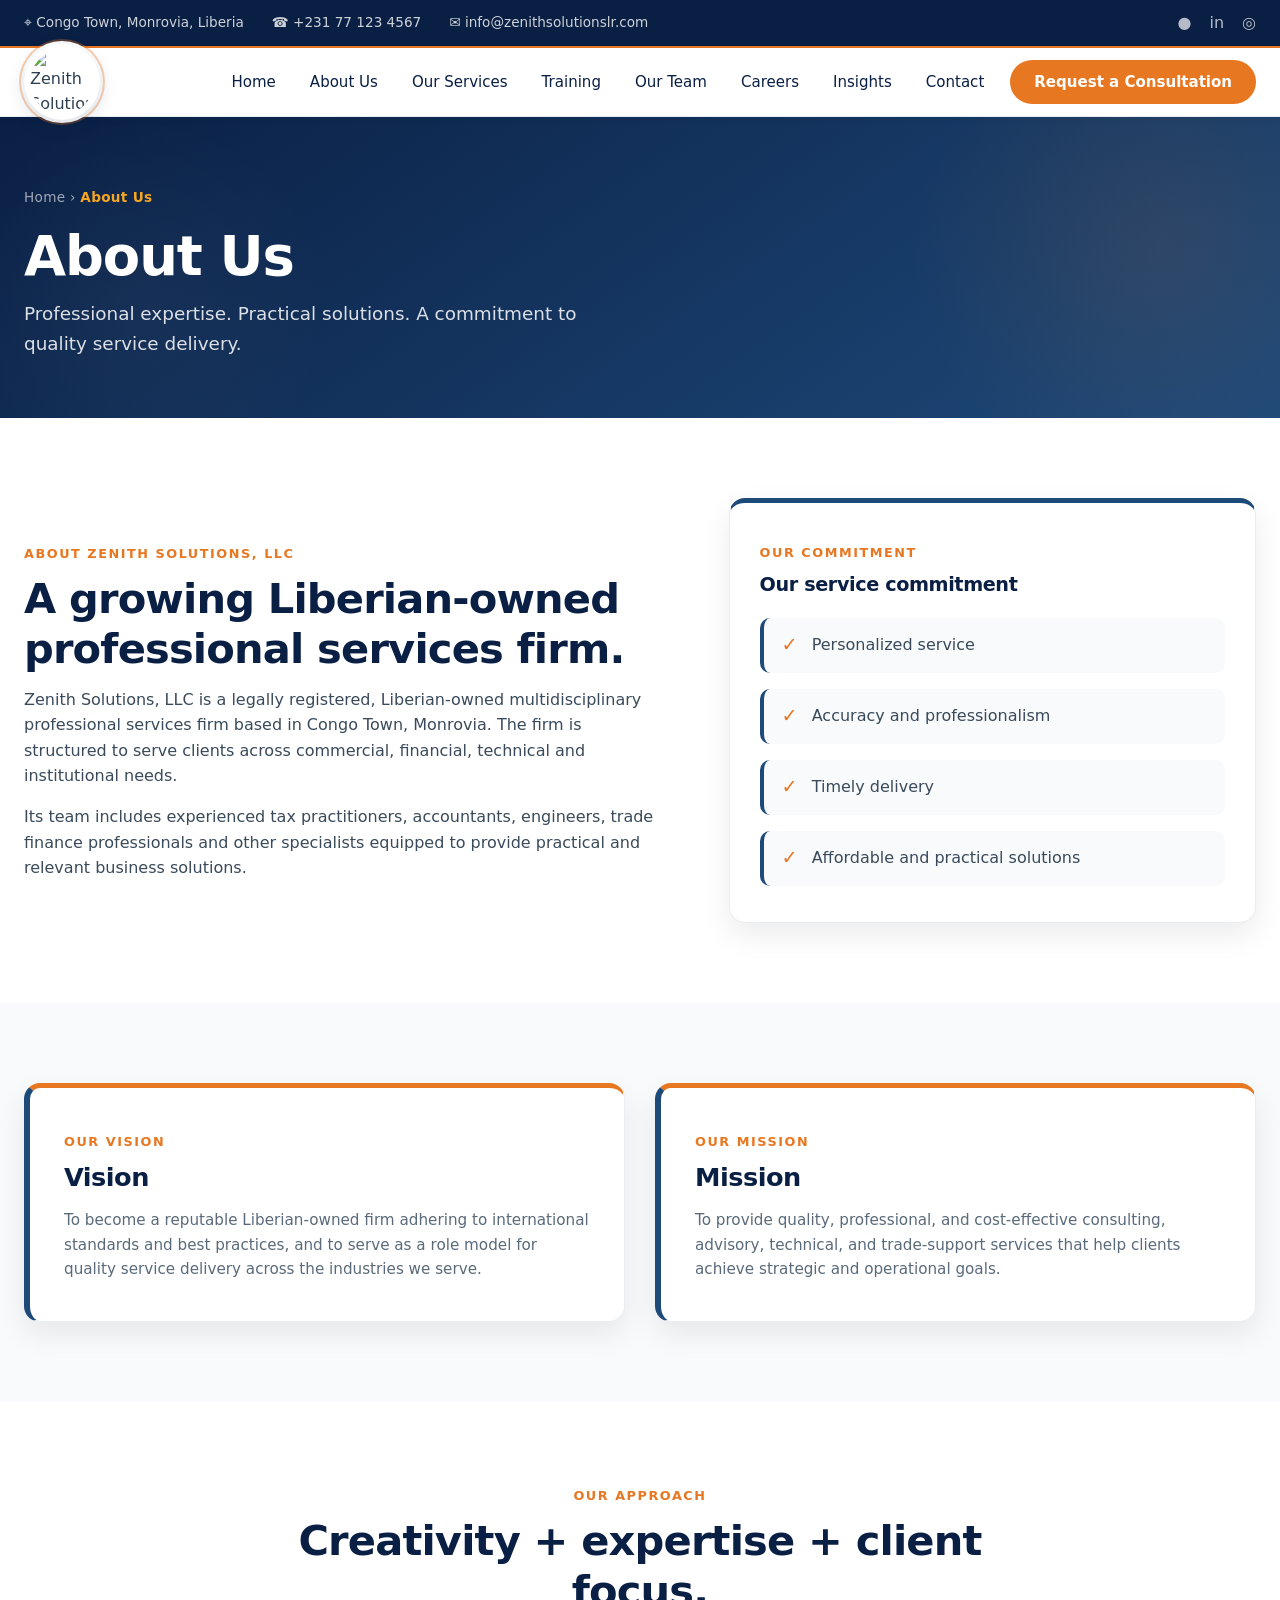
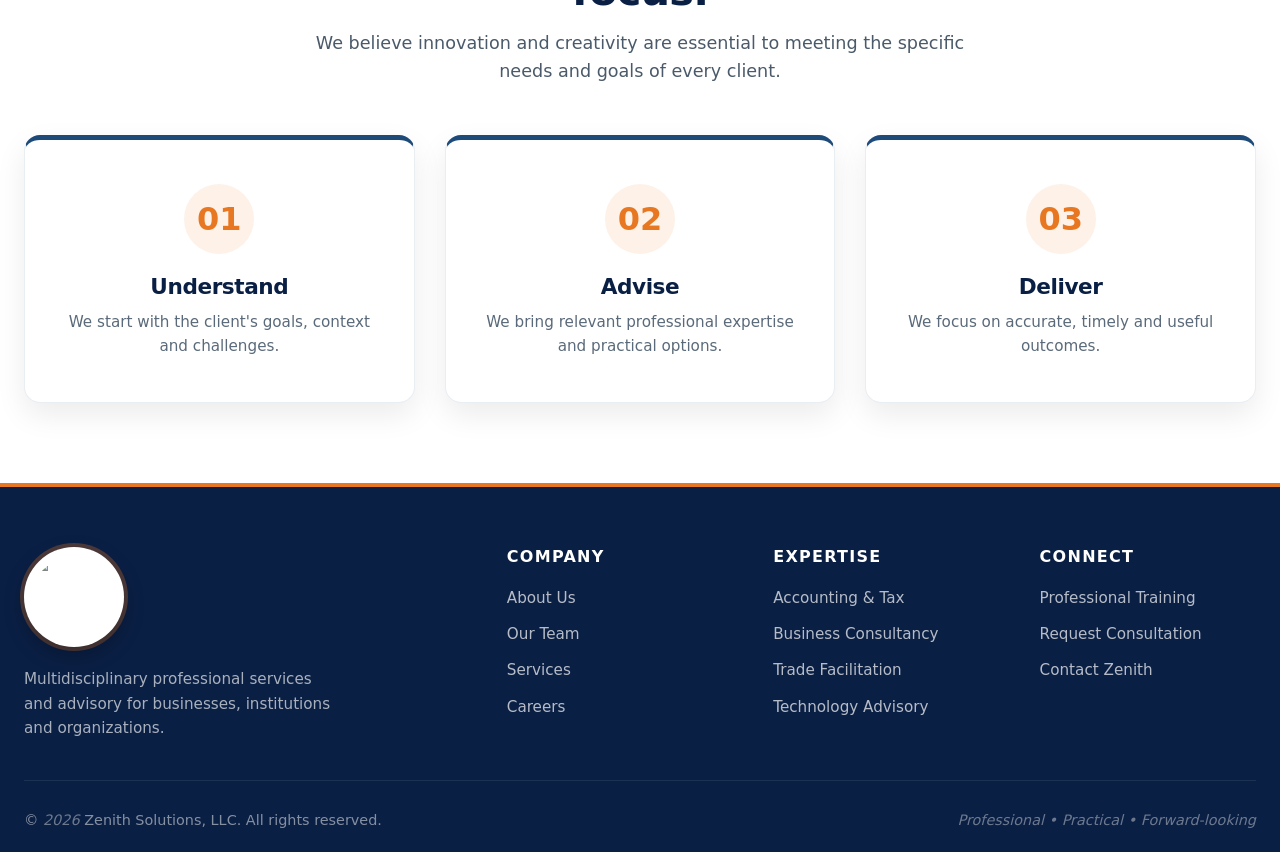
==== about.html @ f46892a3 "Add files via upload" ====
<!DOCTYPE html>
<html lang="en">
<head>
  <meta charset="UTF-8">
  <meta name="viewport" content="width=device-width, initial-scale=1.0">
  <meta name="description" content="About Zenith Solutions, LLC, its mission, vision and multidisciplinary professional approach.">
  <title>About Us | Zenith Solutions, LLC</title>
  <style>
    /* ---------- RESET & VARIABLES ---------- */
    * {
      margin: 0;
      padding: 0;
      box-sizing: border-box;
    }

    :root {
      --navy: #0A1F44;
      --blue: #1E4A7A;
      --blue-light: #2B6A9E;
      --orange: #E87722;
      --orange-soft: #F5A623;
      --white: #FFFFFF;
      --off-white: #F8FAFC;
      --gray-light: #E9EEF3;
      --gray-text: #2C3E50;
      --shadow: 0 12px 30px rgba(0, 0, 0, 0.08);
      --shadow-hover: 0 20px 40px rgba(0, 0, 0, 0.12);
      --radius: 16px;
      --radius-sm: 10px;
      --transition: all 0.25s ease;
    }

    body {
      font-family: system-ui, -apple-system, 'Segoe UI', Roboto, 'Helvetica Neue', sans-serif;
      background: var(--white);
      color: var(--gray-text);
      line-height: 1.6;
      -webkit-font-smoothing: antialiased;
      overflow-x: hidden;
    }

    .container {
      max-width: 1280px;
      margin: 0 auto;
      padding: 0 24px;
    }

    /* ---------- TYPOGRAPHY ---------- */
    h1, h2, h3, h4 {
      font-weight: 700;
      line-height: 1.2;
      letter-spacing: -0.02em;
      color: var(--navy);
    }

    h1 {
      font-size: clamp(2.2rem, 4.5vw, 3.4rem);
    }

    h2 {
      font-size: clamp(1.8rem, 3.5vw, 2.6rem);
      margin-bottom: 0.8rem;
    }

    h3 {
      font-size: 1.3rem;
      margin-bottom: 0.5rem;
    }

    p {
      color: #3a4a5a;
    }

    a {
      text-decoration: none;
      color: inherit;
      transition: var(--transition);
    }

    .kicker {
      display: inline-block;
      font-size: 0.8rem;
      font-weight: 700;
      text-transform: uppercase;
      letter-spacing: 0.12em;
      color: var(--orange);
      margin-bottom: 0.6rem;
    }

    /* ---------- BUTTONS ---------- */
    .btn {
      display: inline-flex;
      align-items: center;
      justify-content: center;
      gap: 8px;
      padding: 14px 32px;
      border-radius: 50px;
      font-weight: 600;
      font-size: 1rem;
      transition: var(--transition);
      cursor: pointer;
      border: 2px solid transparent;
      text-align: center;
      white-space: nowrap;
    }

    .btn-primary {
      background: var(--orange);
      color: var(--white);
      border-color: var(--orange);
    }

    .btn-primary:hover {
      background: #d4661a;
      border-color: #d4661a;
      transform: translateY(-2px);
      box-shadow: 0 8px 20px rgba(232, 119, 34, 0.3);
    }

    .btn-blue {
      background: var(--blue);
      color: var(--white);
      border-color: var(--blue);
    }

    .btn-blue:hover {
      background: var(--navy);
      border-color: var(--navy);
      transform: translateY(-2px);
      box-shadow: 0 8px 20px rgba(10, 31, 68, 0.25);
    }

    /* ---------- TOP BAR ---------- */
    .topbar {
      background: var(--navy);
      color: rgba(255, 255, 255, 0.8);
      font-size: 0.85rem;
      padding: 10px 0;
      border-bottom: 2px solid var(--orange);
    }

    .topbar .container {
      display: flex;
      justify-content: space-between;
      align-items: center;
      flex-wrap: wrap;
      gap: 12px;
    }

    .top-left {
      display: flex;
      gap: 28px;
      flex-wrap: wrap;
    }

    .top-left span {
      display: flex;
      align-items: center;
      gap: 6px;
    }

    .top-right {
      display: flex;
      gap: 18px;
      font-size: 1rem;
      color: rgba(255, 255, 255, 0.7);
    }

    .top-right span {
      cursor: pointer;
      transition: var(--transition);
    }

    .top-right span:hover {
      color: var(--orange);
    }

    /* ---------- NAVBAR — CIRCULAR LOGO ---------- */
    .navbar {
      background: var(--white);
      padding: 0.5rem 0;
      border-bottom: 1px solid var(--gray-light);
      position: sticky;
      top: 0;
      z-index: 100;
      box-shadow: 0 2px 10px rgba(0, 0, 0, 0.03);
    }

    .nav-inner {
      display: flex;
      align-items: center;
      justify-content: space-between;
      flex-wrap: wrap;
      gap: 16px;
    }

    .logo-circle {
      display: flex;
      align-items: center;
      flex-shrink: 0;
      position: relative;
    }

    .logo-circle a {
      display: flex;
      align-items: center;
      justify-content: center;
      width: 76px;
      height: 76px;
      border-radius: 50%;
      background: var(--white);
      overflow: hidden;
      padding: 6px;
      box-shadow: 0 6px 18px rgba(10, 31, 68, 0.15), 0 0 0 3px var(--white), 0 0 0 5px rgba(232, 119, 34, 0.35);
      transition: var(--transition);
      position: relative;
      margin: -12px 0;
    }

    .logo-circle a::before {
      content: '';
      position: absolute;
      inset: 0;
      border-radius: 50%;
      background: linear-gradient(145deg, var(--blue) 0%, var(--navy) 100%);
      opacity: 0;
      transition: var(--transition);
    }

    .logo-circle a:hover {
      transform: translateY(-3px) scale(1.04);
      box-shadow: 0 12px 28px rgba(10, 31, 68, 0.25), 0 0 0 3px var(--white), 0 0 0 5px var(--orange);
    }

    .logo-circle a:hover::before {
      opacity: 0.05;
    }

    .logo-circle img {
      width: 100%;
      height: 100%;
      object-fit: contain;
      border-radius: 50%;
      display: block;
      position: relative;
      z-index: 2;
      transition: var(--transition);
    }

    .menu {
      display: none;
      background: none;
      border: 2px solid var(--gray-light);
      border-radius: 8px;
      padding: 8px 14px;
      font-size: 1.4rem;
      cursor: pointer;
      color: var(--navy);
      transition: var(--transition);
    }

    .menu:hover {
      background: var(--off-white);
      border-color: var(--blue);
    }

    .nav-links {
      display: flex;
      align-items: center;
      gap: 6px;
      flex-wrap: wrap;
    }

    .nav-links a {
      font-weight: 500;
      font-size: 0.94rem;
      color: var(--navy);
      padding: 8px 14px;
      border-radius: 30px;
      transition: var(--transition);
      position: relative;
    }

    .nav-links a:hover {
      color: var(--orange);
      background: rgba(232, 119, 34, 0.08);
    }

    .nav-links .nav-cta {
      background: var(--orange);
      color: var(--white) !important;
      padding: 10px 24px;
      font-weight: 600;
      margin-left: 6px;
    }

    .nav-links .nav-cta:hover {
      background: #d4661a !important;
      color: var(--white) !important;
      box-shadow: 0 6px 18px rgba(232, 119, 34, 0.3);
    }

    /* Mobile consult button */
    .mobile-consult {
      display: none;
      background: var(--orange);
      color: var(--white);
      text-align: center;
      padding: 14px;
      font-weight: 600;
      font-size: 1rem;
      border-bottom: 2px solid #d4661a;
    }

    .mobile-consult:hover {
      background: #d4661a;
    }

    /* ---------- PAGE HERO ---------- */
    .page-hero {
      background: linear-gradient(145deg, var(--navy) 0%, var(--blue) 100%);
      color: var(--white);
      padding: 70px 0 60px;
      position: relative;
      overflow: hidden;
    }

    .page-hero::before {
      content: '';
      position: absolute;
      top: -40%;
      right: -10%;
      width: 500px;
      height: 500px;
      background: radial-gradient(circle, rgba(232, 119, 34, 0.1) 0%, transparent 70%);
      border-radius: 50%;
      pointer-events: none;
    }

    .page-hero::after {
      content: '';
      position: absolute;
      bottom: -30%;
      left: -5%;
      width: 400px;
      height: 400px;
      background: radial-gradient(circle, rgba(255, 255, 255, 0.03) 0%, transparent 70%);
      border-radius: 50%;
      pointer-events: none;
    }

    .page-hero .container {
      position: relative;
      z-index: 2;
    }

    .page-hero h1 {
      color: var(--white);
      margin-bottom: 0.6rem;
    }

    .page-hero p {
      color: rgba(255, 255, 255, 0.85);
      font-size: 1.15rem;
      max-width: 600px;
    }

    .breadcrumb {
      font-size: 0.85rem;
      color: rgba(255, 255, 255, 0.6);
      margin-bottom: 1rem;
      letter-spacing: 0.3px;
    }

    .breadcrumb span {
      color: var(--orange-soft);
      font-weight: 600;
    }

    /* ---------- SECTIONS ---------- */
    .section {
      padding: 80px 0;
    }

    .section.soft {
      background: var(--off-white);
    }

    .section-head {
      margin-bottom: 50px;
    }

    .section-head.center {
      text-align: center;
      max-width: 700px;
      margin-left: auto;
      margin-right: auto;
    }

    .section-head p {
      font-size: 1.1rem;
      color: #4a5a6a;
    }

    /* ---------- REVEAL ANIMATION ---------- */
    .reveal {
      opacity: 0;
      transform: translateY(30px);
      transition: opacity 0.7s ease, transform 0.7s ease;
    }

    .reveal.visible {
      opacity: 1;
      transform: translateY(0);
    }

    /* ---------- ABOUT GRID ---------- */
    .about-grid {
      display: grid;
      grid-template-columns: 1.1fr 0.9fr;
      gap: 60px;
      align-items: center;
    }

    .about-grid .card {
      margin-top: 0;
    }

    .checks {
      display: flex;
      flex-direction: column;
      gap: 16px;
      margin-top: 22px;
    }

    .check {
      display: flex;
      align-items: flex-start;
      gap: 14px;
      padding: 14px 18px;
      background: var(--off-white);
      border-radius: var(--radius-sm);
      border-left: 4px solid var(--blue);
      transition: var(--transition);
    }

    .check:hover {
      border-left-color: var(--orange);
      transform: translateX(6px);
      box-shadow: var(--shadow);
    }

    .check b {
      color: var(--orange);
      font-size: 1.2rem;
      line-height: 1.4;
      flex-shrink: 0;
    }

    .check span {
      color: #3a4a5a;
      font-weight: 500;
    }

    /* ---------- GRID 2 (Vision/Mission) ---------- */
    .grid2 {
      display: grid;
      grid-template-columns: 1fr 1fr;
      gap: 30px;
    }

    /* ---------- CARDS ---------- */
    .card {
      background: var(--white);
      border-radius: var(--radius);
      padding: 36px 30px;
      box-shadow: var(--shadow);
      transition: var(--transition);
      border: 1px solid var(--gray-light);
      border-top: 5px solid var(--blue);
      position: relative;
      overflow: hidden;
    }

    .card:hover {
      transform: translateY(-8px);
      box-shadow: var(--shadow-hover);
      border-top-color: var(--orange);
    }

    .card .icon {
      font-size: 2.4rem;
      color: var(--orange);
      margin-bottom: 1rem;
      font-weight: 300;
      line-height: 1;
    }

    .card h3 {
      font-size: 1.2rem;
      margin-bottom: 0.5rem;
    }

    .card p {
      color: #5a6a7a;
      margin-bottom: 1.2rem;
      font-size: 0.95rem;
    }

    .card p:last-child {
      margin-bottom: 0;
    }

    /* Vision/Mission special cards */
    .vision-card,
    .mission-card {
      border-top: 5px solid var(--orange);
      border-left: 6px solid var(--blue);
      padding: 40px 34px;
    }

    .vision-card:hover,
    .mission-card:hover {
      border-top-color: var(--blue);
      border-left-color: var(--orange);
    }

    .vision-card h2,
    .mission-card h2 {
      font-size: 1.6rem;
      margin-bottom: 1rem;
    }

    /* ---------- APPROACH GRID ---------- */
    .grid3 {
      display: grid;
      grid-template-columns: repeat(auto-fit, minmax(280px, 1fr));
      gap: 30px;
    }

    .approach-card {
      border-top: 5px solid var(--blue);
      text-align: center;
      padding: 44px 30px;
    }

    .approach-card .icon {
      font-size: 2rem;
      font-weight: 800;
      color: var(--orange);
      width: 70px;
      height: 70px;
      border-radius: 50%;
      background: rgba(232, 119, 34, 0.1);
      display: flex;
      align-items: center;
      justify-content: center;
      margin: 0 auto 20px;
      transition: var(--transition);
    }

    .approach-card:hover .icon {
      background: var(--orange);
      color: var(--white);
      transform: scale(1.08);
    }

    .approach-card h3 {
      font-size: 1.35rem;
      margin-bottom: 0.6rem;
    }

    /* ---------- FOOTER ---------- */
    .footer {
      background: var(--navy);
      color: rgba(255, 255, 255, 0.75);
      padding: 60px 0 20px;
      border-top: 4px solid var(--orange);
    }

    .footer-grid {
      display: grid;
      grid-template-columns: 2fr 1fr 1fr 1fr;
      gap: 50px;
      padding-bottom: 40px;
      border-bottom: 1px solid rgba(255, 255, 255, 0.08);
    }

    .footer-logo-circle {
      width: 100px;
      height: 100px;
      border-radius: 50%;
      background: var(--white);
      padding: 8px;
      display: flex;
      align-items: center;
      justify-content: center;
      margin-bottom: 20px;
      box-shadow: 0 8px 20px rgba(0, 0, 0, 0.25), 0 0 0 4px rgba(232, 119, 34, 0.3);
      transition: var(--transition);
    }

    .footer-logo-circle:hover {
      transform: scale(1.05);
    }

    .footer-logo-circle img {
      width: 100%;
      height: 100%;
      object-fit: contain;
      border-radius: 50%;
      display: block;
    }

    .footer p {
      color: rgba(255, 255, 255, 0.65);
      font-size: 0.95rem;
      max-width: 320px;
    }

    .footer h3 {
      color: var(--white);
      font-size: 1rem;
      text-transform: uppercase;
      letter-spacing: 0.08em;
      margin-bottom: 1.2rem;
      font-weight: 700;
    }

    .footer a {
      display: block;
      color: rgba(255, 255, 255, 0.7);
      margin-bottom: 12px;
      font-size: 0.95rem;
      transition: var(--transition);
    }

    .footer a:hover {
      color: var(--orange);
      transform: translateX(4px);
    }

    .copyright {
      padding-top: 28px;
      display: flex;
      justify-content: space-between;
      align-items: center;
      flex-wrap: wrap;
      gap: 12px;
      color: rgba(255, 255, 255, 0.5);
      font-size: 0.9rem;
    }

    .copyright span:last-child {
      color: rgba(255, 255, 255, 0.4);
      font-style: italic;
    }

    /* ---------- RESPONSIVE ---------- */
    @media (max-width: 1024px) {
      .about-grid {
        grid-template-columns: 1fr;
        gap: 40px;
      }

      .grid2 {
        grid-template-columns: 1fr;
      }

      .footer-grid {
        grid-template-columns: 1fr 1fr;
      }
    }

    @media (max-width: 768px) {
      .topbar .container {
        flex-direction: column;
        text-align: center;
      }

      .top-left {
        justify-content: center;
        gap: 16px;
      }

      .top-right {
        justify-content: center;
      }

      .menu {
        display: block;
      }

      .nav-links {
        display: none;
        width: 100%;
        flex-direction: column;
        align-items: stretch;
        padding: 16px 0 8px;
        gap: 4px;
      }

      .nav-links.active {
        display: flex;
      }

      .nav-links a {
        padding: 12px 16px;
        border-radius: 10px;
        text-align: center;
      }

      .nav-links .nav-cta {
        margin-left: 0;
        margin-top: 6px;
      }

      .mobile-consult {
        display: block;
      }

      .logo-circle a {
        width: 62px;
        height: 62px;
        padding: 5px;
        margin: -8px 0;
      }

      .page-hero {
        padding: 50px 0 40px;
      }

      .grid3 {
        grid-template-columns: 1fr;
      }

      .footer-grid {
        grid-template-columns: 1fr;
        gap: 30px;
      }

      .copyright {
        flex-direction: column;
        text-align: center;
      }
    }

    @media (max-width: 480px) {
      .container {
        padding: 0 16px;
      }

      .section {
        padding: 50px 0;
      }

      .logo-circle a {
        width: 52px;
        height: 52px;
        padding: 4px;
        margin: -6px 0;
      }

      .check {
        padding: 12px 14px;
        gap: 10px;
      }

      .vision-card,
      .mission-card {
        padding: 30px 22px;
      }

      .approach-card {
        padding: 34px 22px;
      }

      .footer-logo-circle {
        width: 80px;
        height: 80px;
      }
    }

    /* Reduce motion preference */
    @media (prefers-reduced-motion: reduce) {
      * {
        animation-duration: 0.01ms !important;
        animation-iteration-count: 1 !important;
        transition-duration: 0.01ms !important;
      }

      .reveal {
        opacity: 1;
        transform: none;
      }
    }
  

/* ===== ZENITH CONSULTATION UPGRADE — ADDITIVE ONLY ===== */
.zs-consult-overlay{position:fixed;inset:0;background:rgba(6,31,62,.72);backdrop-filter:blur(7px);-webkit-backdrop-filter:blur(7px);display:flex;align-items:center;justify-content:center;padding:22px;z-index:9999;opacity:0;visibility:hidden;transition:opacity .25s ease,visibility .25s ease}
.zs-consult-overlay.is-open{opacity:1;visibility:visible}
.zs-consult-modal{width:min(960px,100%);max-height:min(90vh,820px);overflow:auto;background:#fff;border-radius:24px;box-shadow:0 30px 90px rgba(6,31,62,.35);border:1px solid rgba(255,255,255,.45);transform:translateY(18px) scale(.98);transition:transform .28s ease;position:relative}
.zs-consult-overlay.is-open .zs-consult-modal{transform:none}
.zs-consult-top{display:flex;justify-content:space-between;align-items:flex-start;gap:20px;padding:28px 32px 20px;background:linear-gradient(135deg,#061f3e 0%,#0b4d9c 100%);color:#fff}
.zs-consult-brand{display:flex;align-items:center;gap:14px}.zs-consult-brand img{width:54px;height:54px;object-fit:contain;border-radius:50%;background:#fff;padding:4px}.zs-consult-kicker{display:block;color:#ff9d31;font-size:10px;font-weight:900;letter-spacing:.15em;text-transform:uppercase;margin-bottom:4px}.zs-consult-top h2{color:#fff;margin:0;font-size:clamp(26px,4vw,38px)}
.zs-consult-close{width:42px;height:42px;border:1px solid rgba(255,255,255,.25);border-radius:50%;background:rgba(255,255,255,.1);color:#fff;font-size:24px;line-height:1;cursor:pointer;display:grid;place-items:center;transition:.2s;flex:0 0 auto}.zs-consult-close:hover{background:#ff8611;transform:rotate(4deg)}
.zs-consult-body{display:grid;grid-template-columns:.78fr 1.22fr;gap:0}.zs-consult-side{padding:30px;background:#f5f9fe;border-right:1px solid #e1eaf4}.zs-consult-side h3{font-size:20px;margin:0 0 8px;color:#061f3e}.zs-consult-side>p{font-size:14px;color:#526579;line-height:1.65;margin-bottom:22px}.zs-consult-steps{display:grid;gap:13px}.zs-consult-step{display:flex;gap:12px;align-items:flex-start}.zs-consult-step-num{width:30px;height:30px;border-radius:50%;background:#eaf3ff;color:#0b4d9c;display:grid;place-items:center;font-weight:900;font-size:12px;flex:0 0 auto}.zs-consult-step strong{display:block;color:#0b2343;font-size:13px;margin-bottom:2px}.zs-consult-step span{display:block;color:#6a7a8a;font-size:12px;line-height:1.45}.zs-consult-note{margin-top:24px;padding:14px 15px;border-left:4px solid #ff8611;background:#fff7ed;border-radius:9px;color:#5e4b39;font-size:12px;line-height:1.55}
.zs-consult-form{padding:30px 32px}.zs-consult-form h3{margin:0 0 4px;color:#061f3e;font-size:21px}.zs-consult-form .zs-help{margin:0 0 20px;color:#6a7a8a;font-size:13px}.zs-form-grid{display:grid;grid-template-columns:1fr 1fr;gap:15px}.zs-field{display:flex;flex-direction:column;gap:6px}.zs-field.full{grid-column:1/-1}.zs-field label{font-size:12px;font-weight:800;color:#0b2343}.zs-field input,.zs-field select,.zs-field textarea{width:100%;margin:0;padding:12px 13px;border:1px solid #cbd8e7;border-radius:10px;background:#fff;color:#0b2343;font:inherit;outline:none;transition:.2s}.zs-field input:focus,.zs-field select:focus,.zs-field textarea:focus{border-color:#0b4d9c;box-shadow:0 0 0 4px rgba(11,77,156,.08)}.zs-field textarea{min-height:100px;resize:vertical}.zs-required{color:#ff8611}.zs-consult-actions{display:flex;align-items:center;justify-content:space-between;gap:15px;margin-top:20px;flex-wrap:wrap}.zs-consult-submit{border:0!important;min-width:210px}.zs-consult-privacy{font-size:11px;color:#7a8896;max-width:390px;line-height:1.5}.zs-consult-success{display:none;margin-top:15px;padding:13px 15px;border-left:4px solid #0b4d9c;background:#eef6ff;border-radius:8px;color:#0b2343;font-size:13px;line-height:1.5}.zs-consult-success.show{display:block}
@media(max-width:760px){.zs-consult-overlay{padding:10px}.zs-consult-modal{max-height:94vh;border-radius:18px}.zs-consult-top{padding:22px 20px 17px}.zs-consult-brand img{width:46px;height:46px}.zs-consult-body{grid-template-columns:1fr}.zs-consult-side{display:none}.zs-consult-form{padding:22px 20px}.zs-form-grid{grid-template-columns:1fr}.zs-field.full{grid-column:auto}.zs-consult-actions{align-items:stretch}.zs-consult-submit{width:100%}.zs-consult-privacy{max-width:none}.zs-consult-close{width:38px;height:38px;font-size:21px}}

</style>
</head>
<body>

<!-- TOP BAR -->
<div class="topbar">
  <div class="container">
    <div class="top-left">
      <span>⌖ Congo Town, Monrovia, Liberia</span>
      <span>☎ +231 77 123 4567</span>
      <span>✉ info@zenithsolutionslr.com</span>
    </div>
    <div class="top-right">
      <span>●</span>
      <span>in</span>
      <span>◎</span>
    </div>
  </div>
</div>

<!-- NAVBAR WITH CIRCULAR LOGO -->
<header class="navbar">
  <div class="container nav-inner">
    <div class="logo-circle">
      <a href="index.html" aria-label="Zenith Solutions Home">
        <img src="assets/zenith-logo.jpg" alt="Zenith Solutions, LLC">
      </a>
    </div>
    <button class="menu" aria-label="Open navigation" id="menuToggle">☰</button>
    <nav class="nav-links" id="navLinks">
      <a href="index.html">Home</a>
      <a href="about.html">About Us</a>
      <a href="services.html">Our Services</a>
      <a href="training.html">Training</a>
      <a href="team.html">Our Team</a>
      <a href="careers.html">Careers</a>
      <a href="insights.html">Insights</a>
      <a href="contact.html">Contact</a>
      <a class="nav-cta" href="contact.html">Request a Consultation</a>
    </nav>
  </div>
</header>

<!-- Mobile consult button -->
<a class="mobile-consult" href="contact.html">Request Consultation →</a>

<!-- PAGE HERO -->
<section class="page-hero">
  <div class="container">
    <div class="breadcrumb">Home › <span>About Us</span></div>
    <h1>About Us</h1>
    <p>Professional expertise. Practical solutions. A commitment to quality service delivery.</p>
  </div>
</section>

<!-- ABOUT SECTION -->
<section class="section">
  <div class="container about-grid">
    <div class="reveal">
      <span class="kicker">About Zenith Solutions, LLC</span>
      <h2>A growing Liberian-owned professional services firm.</h2>
      <p>Zenith Solutions, LLC is a legally registered, Liberian-owned multidisciplinary professional services firm based in Congo Town, Monrovia. The firm is structured to serve clients across commercial, financial, technical and institutional needs.</p>
      <p style="margin-top:15px">Its team includes experienced tax practitioners, accountants, engineers, trade finance professionals and other specialists equipped to provide practical and relevant business solutions.</p>
    </div>
    <div class="card reveal">
      <span class="kicker">Our commitment</span>
      <h3>Our service commitment</h3>
      <div class="checks">
        <div class="check"><b>✓</b><span>Personalized service</span></div>
        <div class="check"><b>✓</b><span>Accuracy and professionalism</span></div>
        <div class="check"><b>✓</b><span>Timely delivery</span></div>
        <div class="check"><b>✓</b><span>Affordable and practical solutions</span></div>
      </div>
    </div>
  </div>
</section>

<!-- VISION & MISSION -->
<section class="section soft">
  <div class="container grid2">
    <div class="card vision-card reveal">
      <span class="kicker">Our Vision</span>
      <h2>Vision</h2>
      <p>To become a reputable Liberian-owned firm adhering to international standards and best practices, and to serve as a role model for quality service delivery across the industries we serve.</p>
    </div>
    <div class="card mission-card reveal">
      <span class="kicker">Our Mission</span>
      <h2>Mission</h2>
      <p>To provide quality, professional, and cost-effective consulting, advisory, technical, and trade-support services that help clients achieve strategic and operational goals.</p>
    </div>
  </div>
</section>

<!-- OUR APPROACH -->
<section class="section">
  <div class="container">
    <div class="section-head center reveal">
      <span class="kicker">Our approach</span>
      <h2>Creativity + expertise + client focus.</h2>
      <p>We believe innovation and creativity are essential to meeting the specific needs and goals of every client.</p>
    </div>
    <div class="grid3">
      <div class="card approach-card reveal">
        <div class="icon">01</div>
        <h3>Understand</h3>
        <p>We start with the client's goals, context and challenges.</p>
      </div>
      <div class="card approach-card reveal">
        <div class="icon">02</div>
        <h3>Advise</h3>
        <p>We bring relevant professional expertise and practical options.</p>
      </div>
      <div class="card approach-card reveal">
        <div class="icon">03</div>
        <h3>Deliver</h3>
        <p>We focus on accurate, timely and useful outcomes.</p>
      </div>
    </div>
  </div>
</section>

<!-- FOOTER -->
<footer class="footer">
  <div class="container">
    <div class="footer-grid">
      <div>
        <div class="footer-logo-circle">
          <img src="assets/zenith-logo.jpg" alt="Zenith Solutions, LLC">
        </div>
        <p>Multidisciplinary professional services and advisory for businesses, institutions and organizations.</p>
      </div>
      <div>
        <h3>Company</h3>
        <a href="about.html">About Us</a>
        <a href="team.html">Our Team</a>
        <a href="services.html">Services</a>
        <a href="careers.html">Careers</a>
      </div>
      <div>
        <h3>Expertise</h3>
        <a href="services.html#accounting">Accounting & Tax</a>
        <a href="services.html#consulting">Business Consultancy</a>
        <a href="services.html#trade">Trade Facilitation</a>
        <a href="services.html#technology">Technology Advisory</a>
      </div>
      <div>
        <h3>Connect</h3>
        <a href="training.html">Professional Training</a>
        <a href="contact.html">Request Consultation</a>
        <a href="contact.html">Contact Zenith</a>
      </div>
    </div>
    <div class="copyright">
      <span>© <span data-year></span> Zenith Solutions, LLC. All rights reserved.</span>
      <span>Professional • Practical • Forward-looking</span>
    </div>
  </div>
</footer>

<script>
  // Set current year
  document.querySelectorAll('[data-year]').forEach(el => {
    el.textContent = new Date().getFullYear();
  });

  // Mobile menu toggle
  const menuToggle = document.getElementById('menuToggle');
  const navLinks = document.getElementById('navLinks');

  if (menuToggle && navLinks) {
    menuToggle.addEventListener('click', function() {
      navLinks.classList.toggle('active');
      const isOpen = navLinks.classList.contains('active');
      menuToggle.setAttribute('aria-expanded', isOpen);
      menuToggle.textContent = isOpen ? '✕' : '☰';
    });

    navLinks.querySelectorAll('a').forEach(link => {
      link.addEventListener('click', () => {
        if (window.innerWidth <= 768) {
          navLinks.classList.remove('active');
          menuToggle.textContent = '☰';
          menuToggle.setAttribute('aria-expanded', 'false');
        }
      });
    });

    window.addEventListener('resize', () => {
      if (window.innerWidth > 768) {
        navLinks.classList.remove('active');
        menuToggle.textContent = '☰';
        menuToggle.setAttribute('aria-expanded', 'false');
      }
    });
  }

  // Reveal on scroll
  const revealElements = document.querySelectorAll('.reveal');
  const revealObserver = new IntersectionObserver((entries) => {
    entries.forEach(entry => {
      if (entry.isIntersecting) {
        entry.target.classList.add('visible');
        revealObserver.unobserve(entry.target);
      }
    });
  }, { threshold: 0.1, rootMargin: '0px 0px -50px 0px' });

  revealElements.forEach(el => revealObserver.observe(el));

  // Smooth scroll for anchor links
  document.querySelectorAll('a[href^="#"]').forEach(anchor => {
    anchor.addEventListener('click', function(e) {
      const href = this.getAttribute('href');
      if (href === '#') return;
      const target = document.querySelector(href);
      if (target) {
        e.preventDefault();
        target.scrollIntoView({ behavior: 'smooth', block: 'start' });
      }
    });
  });


/* ===== ZENITH CONSULTATION UPGRADE — ADDITIVE ONLY ===== */
(function(){
  if(document.getElementById('zsConsultOverlay')) return;
  const overlay=document.createElement('div');
  overlay.id='zsConsultOverlay';
  overlay.className='zs-consult-overlay';
  overlay.setAttribute('aria-hidden','true');
  overlay.innerHTML=`
    <div class="zs-consult-modal" role="dialog" aria-modal="true" aria-labelledby="zsConsultTitle">
      <div class="zs-consult-top">
        <div class="zs-consult-brand">
          <img src="assets/zenith-logo.jpg" alt="Zenith Solutions, LLC">
          <div><span class="zs-consult-kicker">Start a conversation</span><h2 id="zsConsultTitle">Request a Consultation</h2></div>
        </div>
        <button class="zs-consult-close" type="button" aria-label="Close consultation form">×</button>
      </div>
      <div class="zs-consult-body">
        <aside class="zs-consult-side">
          <h3>Let's understand what you need.</h3>
          <p>Share a few details and the Zenith Solutions team can review your request and follow up with the right next step.</p>
          <div class="zs-consult-steps">
            <div class="zs-consult-step"><div class="zs-consult-step-num">1</div><div><strong>Tell us about your need</strong><span>Select the service area and briefly describe the challenge.</span></div></div>
            <div class="zs-consult-step"><div class="zs-consult-step-num">2</div><div><strong>Choose your preference</strong><span>Let us know how and when you would prefer to be contacted.</span></div></div>
            <div class="zs-consult-step"><div class="zs-consult-step-num">3</div><div><strong>We'll follow up</strong><span>Your request can be reviewed before the consultation is arranged.</span></div></div>
          </div>
          <div class="zs-consult-note"><strong>Professional & confidential</strong><br>Use this form for business, advisory, training, trade, technology or other professional service inquiries.</div>
        </aside>
        <div class="zs-consult-form">
          <h3>Consultation details</h3><p class="zs-help">Fields marked <span class="zs-required">*</span> are required.</p>
          <form id="zsConsultForm">
            <div class="zs-form-grid">
              <div class="zs-field"><label>Full Name <span class="zs-required">*</span></label><input name="name" required placeholder="Your full name"></div>
              <div class="zs-field"><label>Company / Organization</label><input name="company" placeholder="Company or organization"></div>
              <div class="zs-field"><label>Email Address <span class="zs-required">*</span></label><input name="email" type="email" required placeholder="you@company.com"></div>
              <div class="zs-field"><label>Phone / WhatsApp</label><input name="phone" placeholder="+231 77 000 0000"></div>
              <div class="zs-field"><label>Service Needed <span class="zs-required">*</span></label><select name="service" required><option value="" selected disabled>Select a service</option><option>Accounting, Tax & Financial Advisory</option><option>Management & Business Consultancy</option><option>Commodity Trade & Logistics</option><option>Engineering / Infrastructure / Technology Advisory</option><option>Research & Institutional Advisory</option><option>Professional Education & Training</option><option>Other / General Consultation</option></select></div>
              <div class="zs-field"><label>Preferred Contact Method</label><select name="contact_method"><option>Phone call</option><option>WhatsApp</option><option>Email</option><option>In-person meeting</option><option>Video meeting</option></select></div>
              <div class="zs-field"><label>Preferred Date</label><input name="date" type="date"></div>
              <div class="zs-field"><label>Preferred Time</label><select name="time"><option>Any time</option><option>8:00 AM – 10:00 AM</option><option>10:00 AM – 12:00 PM</option><option>12:00 PM – 2:00 PM</option><option>2:00 PM – 5:00 PM</option></select></div>
              <div class="zs-field full"><label>How can Zenith Solutions help? <span class="zs-required">*</span></label><textarea name="message" required placeholder="Briefly tell us about your business need, project, challenge or the support you are looking for..."></textarea></div>
            </div>
            <div class="zs-consult-actions"><span class="zs-consult-privacy">By submitting, you are sending a consultation inquiry to Zenith Solutions, LLC. This form is currently a website demo until the official email/backend is connected.</span><button class="btn btn-primary zs-consult-submit" type="submit">Submit Consultation Request →</button></div>
            <div class="zs-consult-success" id="zsConsultSuccess" role="status"></div>
          </form>
        </div>
      </div>
    </div>`;
  document.body.appendChild(overlay);
  const closeBtn=overlay.querySelector('.zs-consult-close');
  const form=overlay.querySelector('#zsConsultForm');
  const success=overlay.querySelector('#zsConsultSuccess');
  const firstField=overlay.querySelector('input[name="name"]');
  function openConsult(){
    overlay.classList.add('is-open'); overlay.setAttribute('aria-hidden','false'); document.body.style.overflow='hidden';
    success.classList.remove('show'); success.textContent=''; setTimeout(()=>firstField&&firstField.focus(),120);
  }
  function closeConsult(){overlay.classList.remove('is-open'); overlay.setAttribute('aria-hidden','true'); document.body.style.overflow='';}
  document.addEventListener('click',function(e){
    const link=e.target.closest('a[href="contact.html"],a[href="./contact.html"]');
    if(link && /request\s+(a\s+)?consultation/i.test((link.textContent||'').trim())){e.preventDefault();openConsult();}
  });
  closeBtn.addEventListener('click',closeConsult);
  overlay.addEventListener('click',e=>{if(e.target===overlay)closeConsult();});
  document.addEventListener('keydown',e=>{if(e.key==='Escape'&&overlay.classList.contains('is-open'))closeConsult();});
  form.addEventListener('submit',function(e){
    e.preventDefault();
    const data=new FormData(form); const name=data.get('name')||'there';
    const ref='ZS-'+String(Date.now()).slice(-6);
    success.innerHTML='<strong>Request received for review.</strong><br>Thank you, '+String(name).replace(/[<>]/g,'')+'. Your consultation reference is <strong>'+ref+'</strong>. Connect the form to Zenith\'s official email/backend before public launch.';
    success.classList.add('show'); form.reset(); success.scrollIntoView({behavior:'smooth',block:'nearest'});
  });
})();

</script>

</body>
</html>
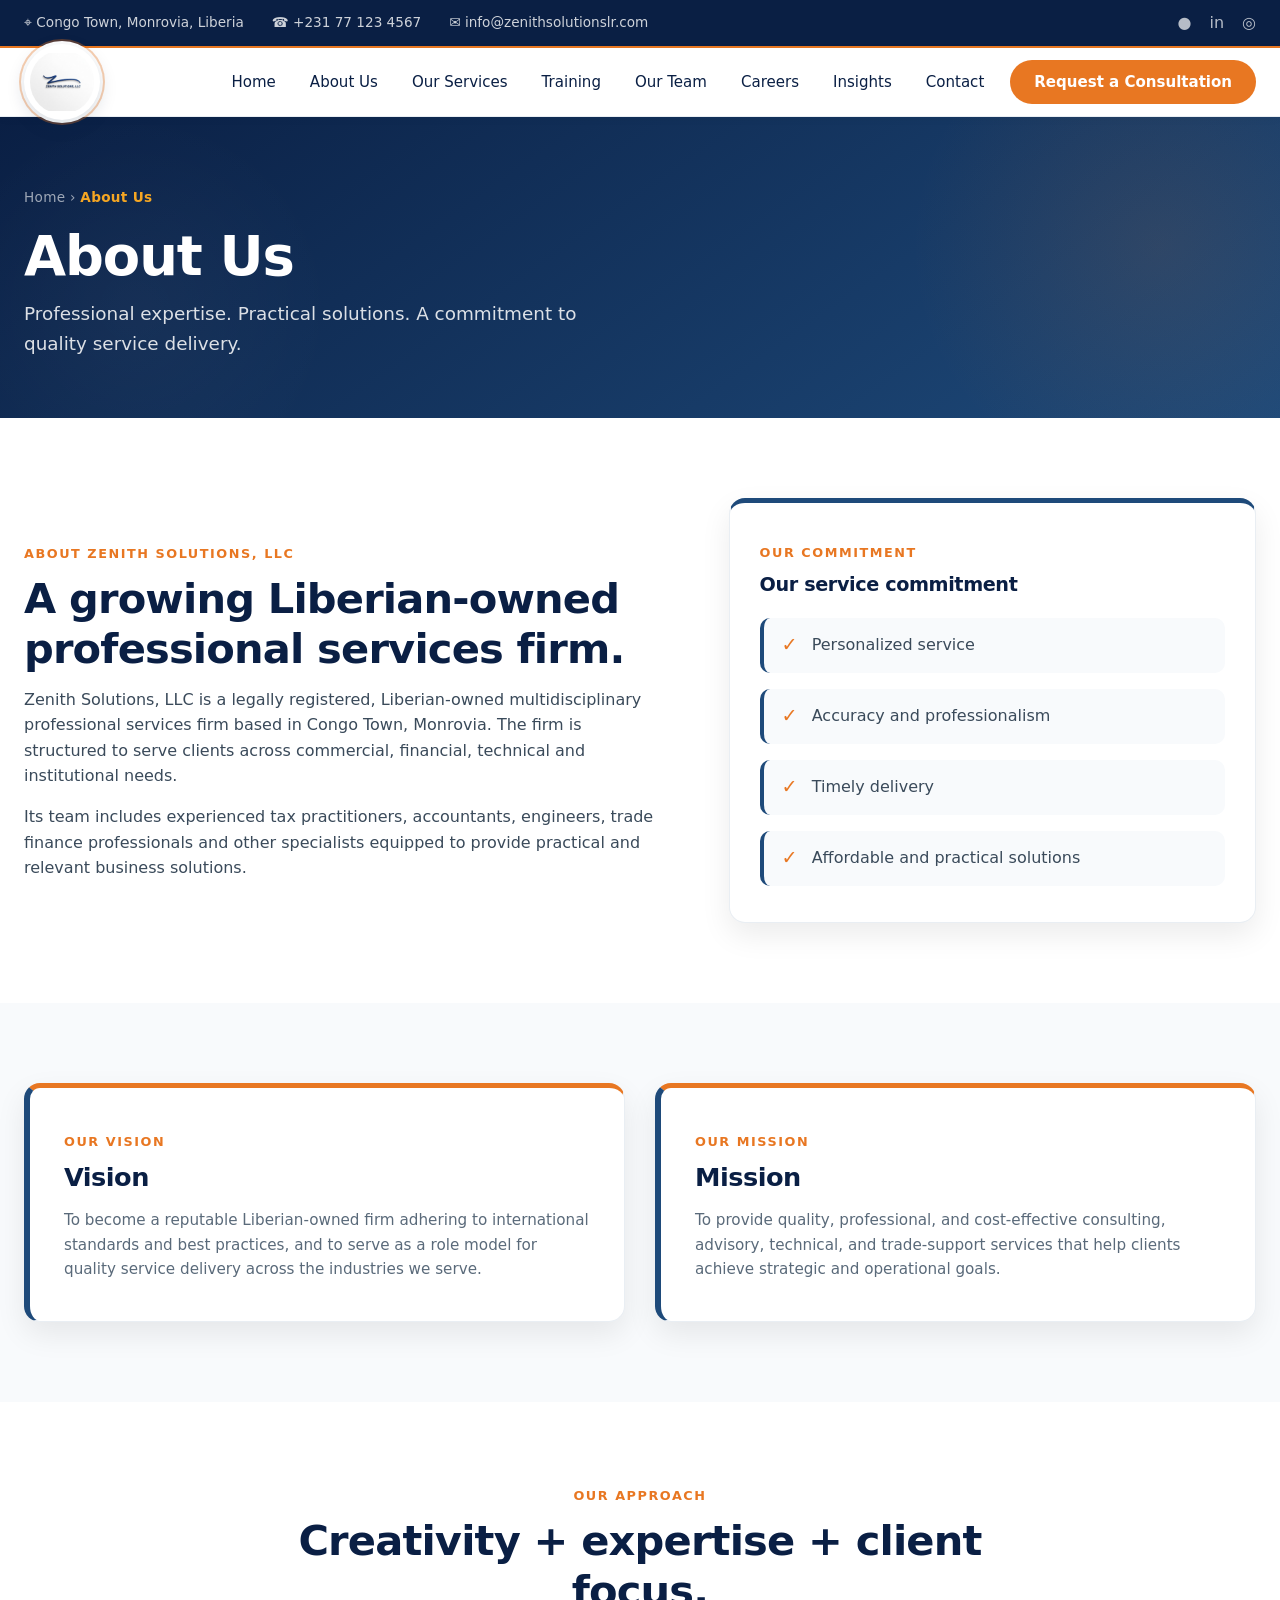
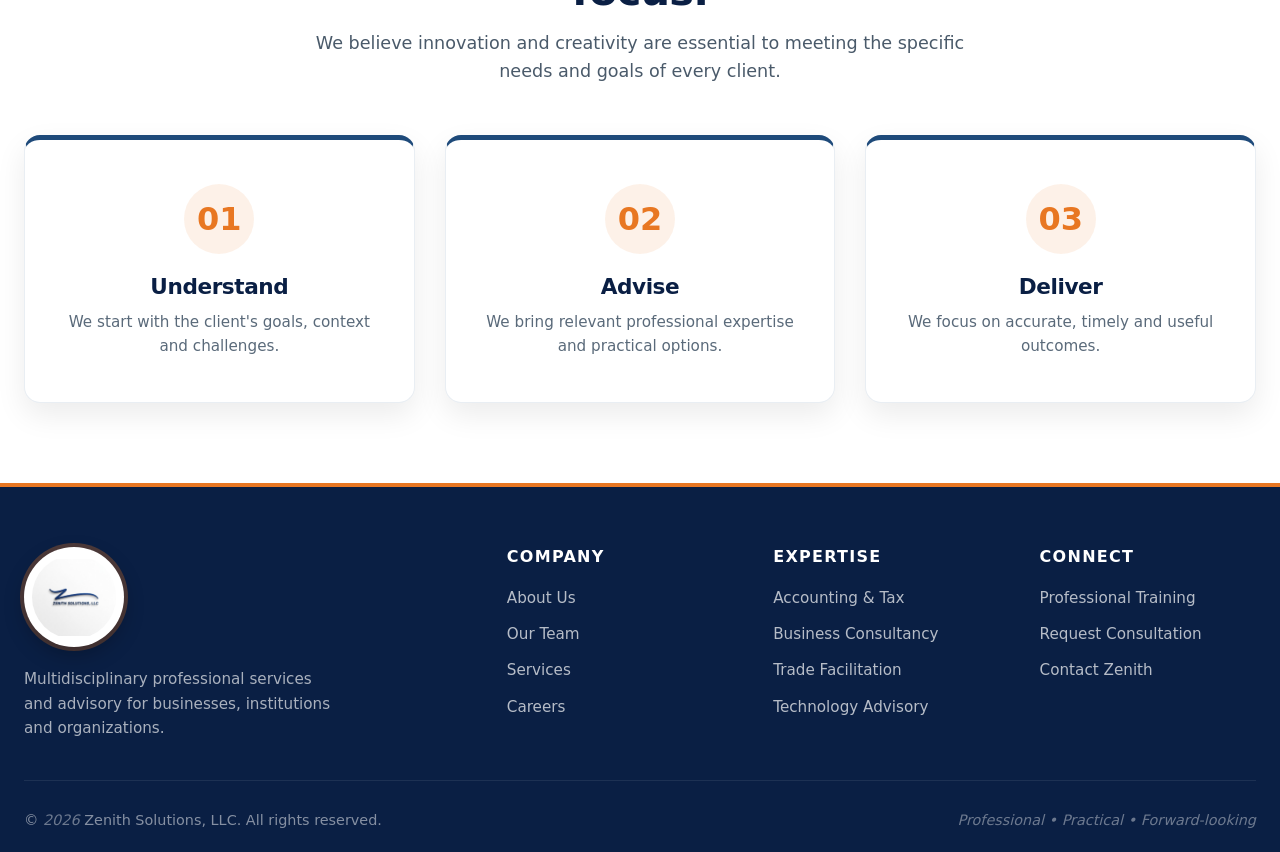
==== commit 2a721f46: "Add files via upload" ====
--- a/about.html
+++ b/about.html
@@ -833,7 +833,7 @@
   <div class="container nav-inner">
     <div class="logo-circle">
       <a href="index.html" aria-label="Zenith Solutions Home">
-        <img src="assets/zenith-logo.jpg" alt="Zenith Solutions, LLC">
+        <img src="zenith-logo.jpg" alt="Zenith Solutions, LLC">
       </a>
     </div>
     <button class="menu" aria-label="Open navigation" id="menuToggle">☰</button>
@@ -935,7 +935,7 @@
     <div class="footer-grid">
       <div>
         <div class="footer-logo-circle">
-          <img src="assets/zenith-logo.jpg" alt="Zenith Solutions, LLC">
+          <img src="zenith-logo.jpg" alt="Zenith Solutions, LLC">
         </div>
         <p>Multidisciplinary professional services and advisory for businesses, institutions and organizations.</p>
       </div>
@@ -1042,7 +1042,7 @@
     <div class="zs-consult-modal" role="dialog" aria-modal="true" aria-labelledby="zsConsultTitle">
       <div class="zs-consult-top">
         <div class="zs-consult-brand">
-          <img src="assets/zenith-logo.jpg" alt="Zenith Solutions, LLC">
+          <img src="zenith-logo.jpg" alt="Zenith Solutions, LLC">
           <div><span class="zs-consult-kicker">Start a conversation</span><h2 id="zsConsultTitle">Request a Consultation</h2></div>
         </div>
         <button class="zs-consult-close" type="button" aria-label="Close consultation form">×</button>
